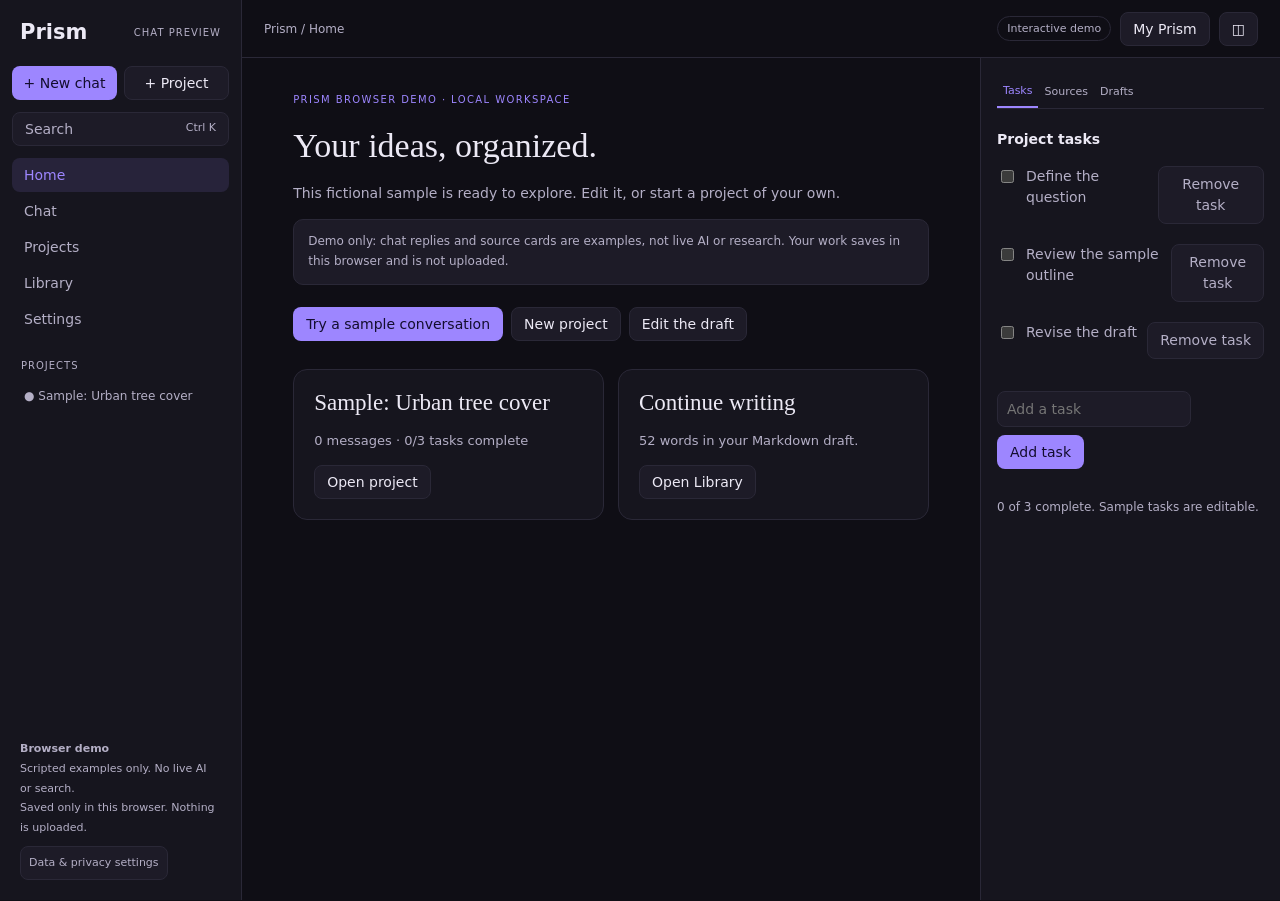
==== demo/index.html @ 563a7bc2 "Make browser demo interactive Co-authored-by: Copilot App <223556219+Copilot@users.noreply.github.co" ====
<!doctype html>
<html lang="en" data-theme="dark"><head><meta charset="utf-8"><meta name="viewport" content="width=device-width,initial-scale=1"><meta name="theme-color" content="#0f0e15"><title>Prism | Interactive preview</title><style>
:root{font:14px 'Segoe UI Variable Text','Segoe UI',system-ui,sans-serif;color-scheme:dark;--bg:#0f0e15;--surface:#16151e;--raised:#1d1b27;--border:#2a2837;--text:#ece9f5;--muted:#b4afc6;--accent:#9d86ff;--ink:#130d2e;--soft:#9d86ff20}[data-theme=light]{color-scheme:light;--bg:#f6f5f9;--surface:#fff;--raised:#f2f0f7;--border:#e4e1ec;--text:#18152a;--muted:#514c66;--accent:#5638d1;--ink:#fff;--soft:#efebff}*{box-sizing:border-box}body{margin:0;background:var(--bg);color:var(--text)}button,input,select,textarea{font:inherit;color:inherit}button{cursor:pointer;min-height:34px;border:1px solid var(--border);background:var(--raised);border-radius:8px;padding:7px 12px}button:hover{border-color:var(--accent)}button:disabled{opacity:.45;cursor:not-allowed}:focus-visible{outline:2px solid var(--accent);outline-offset:3px}[hidden]{display:none!important}.primary{background:var(--accent);color:var(--ink);border-color:transparent}.shell{height:100dvh;display:grid;grid-template-columns:242px minmax(0,1fr)}.sidebar{padding:20px 12px;display:flex;flex-direction:column;overflow:auto;background:var(--surface);border-right:1px solid var(--border)}.brand{display:flex;align-items:center;gap:10px;padding:0 8px 22px;font-size:21px;font-weight:700}.brand small{font-size:10px;color:var(--muted);font-weight:500;letter-spacing:.1em;margin-left:auto}.actions{display:flex;gap:7px}.actions button{flex:1;padding:7px}.search{margin:12px 0;text-align:left;color:var(--muted)}.search span{float:right;font-size:11px}nav{display:grid;gap:2px}nav button{border:0;background:none;color:var(--muted);text-align:left;display:flex;gap:12px;align-items:center}nav .active{background:var(--soft);color:var(--accent)}.icon{width:17px;height:17px;display:inline-block;flex:none}.label{margin:24px 9px 8px;color:var(--muted);font-size:10px;letter-spacing:.1em;text-transform:uppercase}.project-links{display:grid;gap:3px}.project-links button{border:0;background:none;text-align:left;overflow:hidden;text-overflow:ellipsis;white-space:nowrap;font-size:12px;color:var(--muted)}.foot{margin-top:auto;padding:24px 8px 0;color:var(--muted);font-size:11px;line-height:1.8}.main{display:flex;flex-direction:column;min-width:0;min-height:0}.top{min-height:58px;display:flex;align-items:center;gap:9px;border-bottom:1px solid var(--border);padding:10px 22px}.crumb{font-size:12px;color:var(--muted)}.grow{flex:1}.badge{font-size:11px;border:1px solid var(--border);padding:5px 9px;border-radius:24px;color:var(--muted);white-space:nowrap}.work{flex:1;display:flex;min-height:0}.center{flex:1;min-width:0;display:flex;flex-direction:column;min-height:0}.view{flex:1;min-height:0;overflow:auto;padding:36px clamp(20px,4vw,58px)}.page{max-width:940px;margin:auto}h1,h2{font-family:Georgia,serif;font-weight:400}h1{font-size:34px;line-height:1.25;margin:8px 0 12px}h2{font-size:23px;margin:0 0 14px}h3{font-size:14px;margin:0 0 9px}p{color:var(--muted);line-height:1.7}.eyebrow{color:var(--accent);font-size:10px;letter-spacing:.14em;text-transform:uppercase;margin-bottom:20px}.toolbar{display:flex;gap:8px;flex-wrap:wrap;margin:22px 0 28px}.grid{display:grid;grid-template-columns:repeat(auto-fit,minmax(220px,1fr));gap:14px;margin:20px 0 28px}.card{border:1px solid var(--border);border-radius:14px;background:var(--surface);padding:20px}.card p{font-size:13px}.notice{padding:12px 14px;border:1px solid var(--border);border-radius:10px;background:var(--raised);font-size:12px;color:var(--muted);line-height:1.65}.row{display:flex;align-items:center;gap:12px;border-top:1px solid var(--border);padding:15px 0}.row:first-child{border-top:0}.muted,.tiny{color:var(--muted)}.tiny{font-size:11px}.panel{width:300px;flex:none;background:var(--surface);border-left:1px solid var(--border);overflow:auto;padding:16px}.tabs{display:flex;border-bottom:1px solid var(--border);overflow:auto;margin-bottom:20px}.tabs button{font-size:11px;border:0;border-radius:0;background:none;padding:8px 6px;color:var(--muted)}.tabs .active{color:var(--accent);border-bottom:2px solid var(--accent)}.panel p{font-size:12px}.panel h3{margin-top:22px}.task{display:flex;align-items:flex-start;gap:9px;padding:10px 0;color:var(--muted);line-height:1.5}.task input{margin-top:4px;accent-color:var(--accent)}.composer-area{padding:12px clamp(18px,4vw,58px) 18px}.modes{display:flex;gap:3px;flex-wrap:wrap;margin-bottom:9px}.modes button{background:none;border:0;color:var(--muted);font-size:12px;min-height:28px;padding:5px 10px}.modes .active{background:var(--soft);color:var(--accent)}.composer{display:flex;gap:10px;padding:12px;border:1px solid var(--border);border-radius:14px;background:var(--surface)}.composer:focus-within{border-color:var(--accent)}textarea{font:inherit;background:var(--raised);color:var(--text);border:1px solid var(--border);border-radius:8px;padding:12px;line-height:1.65;resize:vertical;width:100%}.composer textarea{background:none;border:0;padding:2px;min-height:46px;max-height:160px;flex:1}.composer button{align-self:flex-end;font-size:20px}.composer-foot{display:flex;justify-content:space-between;gap:8px;flex-wrap:wrap;margin-top:8px;font-size:10px;color:var(--muted)}.composer-foot button{background:none;border:0;min-height:20px;font-size:10px;padding:0}.message{max-width:740px;margin:0 auto 26px;line-height:1.8;overflow-wrap:anywhere}.message .body{white-space:pre-wrap}.who{font-size:11px;font-weight:600;color:var(--accent);margin-bottom:8px}.message.user{padding:15px 18px;background:var(--raised);border:1px solid var(--border);border-radius:14px}.message.user .who{color:var(--muted)}.tools{margin-top:12px;display:flex;gap:6px}.tools button{min-height:25px;font-size:10px;padding:3px 8px;background:none;color:var(--muted)}input,select{background:var(--raised);border:1px solid var(--border);border-radius:8px;padding:9px}label.field{display:grid;gap:7px;margin:16px 0;color:var(--muted);font-size:12px}.editor{min-height:330px}.mobile,.panel-close{display:none}dialog{border:1px solid var(--border);background:var(--surface);color:var(--text);padding:24px;border-radius:16px;width:min(540px,calc(100% - 30px));max-height:85dvh;overflow:auto}dialog::backdrop{background:#05040cbb}.close{float:right}.dialog-copy{white-space:pre-wrap}.results{display:grid;gap:8px;margin-top:15px}.toast{position:fixed;bottom:24px;left:50%;transform:translateX(-50%);max-width:90vw;padding:12px 18px;border-radius:10px;background:var(--text);color:var(--bg);font-size:12px;z-index:80}.skip{position:fixed;top:-80px;left:12px;z-index:100;background:var(--accent);color:var(--ink);padding:12px}.skip:focus{top:12px}.danger{color:#ff9d9d}.task button{margin-left:auto}.status{margin-top:10px}
@media(max-width:1150px){.panel{display:none}.panel.open{display:block;position:fixed;right:0;top:58px;bottom:0;width:min(350px,100vw);z-index:30;box-shadow:-20px 0 70px #0007}.panel-close{display:block;margin-left:auto}}@media(min-width:1151px){.panel.collapsed{display:none}}@media(max-width:760px){.shell{grid-template-columns:1fr}.sidebar{display:none}.sidebar.open{display:flex;position:fixed;inset:0 auto 0 0;width:260px;z-index:40;box-shadow:20px 0 100px #0009}.mobile{display:inline-block}.top{padding:10px 12px}.optional{display:none}h1{font-size:29px}.view{padding:26px 20px}.grid{grid-template-columns:1fr}.composer-area{padding:12px}}@media(prefers-reduced-motion:reduce){*{scroll-behavior:auto!important}}
 .foot button{margin-top:8px;font-size:11px;padding:5px 8px}#privacyStatus{overflow-wrap:anywhere}
</style></head><body><a class="skip" href="#view">Skip to workspace</a><div class="shell"><aside class="sidebar" id="sidebar"><div class="brand">Prism<small>CHAT PREVIEW</small><button class="mobile" data-action="menu" aria-label="Close navigation">×</button></div><div class="actions"><button class="primary" data-action="newchat">+ New chat</button><button data-action="newproject">+ Project</button></div><button class="search" data-action="search">Search<span>Ctrl K</span></button><nav id="nav" aria-label="Main navigation"></nav><div class="label">Projects</div><div id="projectLinks" class="project-links"></div><div class="foot"><strong>Browser demo</strong><br>Scripted examples only. No live AI or search.<br><span id="privacyStatus">Saved only in this browser. Nothing is uploaded.</span><br><button data-view="Settings">Data &amp; privacy settings</button></div></aside><main class="main"><header class="top"><button class="mobile" data-action="menu" aria-label="Open navigation">☰</button><span class="crumb">Prism / <span id="crumb">Home</span></span><span class="grow"></span><span class="badge">Interactive demo</span><button class="optional" data-view="My Prism">My Prism</button><button data-action="panel" aria-label="Toggle project panel">◫</button></header><div class="work"><div class="center"><section id="view" class="view" tabindex="-1" aria-label="Workspace"></section><section id="composerArea" class="composer-area" hidden aria-label="Message composer"><div class="modes" id="modes"></div><form id="composer" class="composer"><textarea id="input" rows="2" placeholder="Try a scripted example…" aria-label="Message to Prism"></textarea><button class="primary" type="submit" aria-label="Send message">↑</button></form><div class="composer-foot"><button data-action="privacy">What will be sent?</button><span>Fixed sample responses, not live AI</span></div></section></div><aside class="panel" id="panel" aria-label="Project panel"><button class="panel-close" data-action="panel" aria-label="Close project panel">×</button><div class="tabs" id="tabs"></div><div id="panelBody"></div></aside></div></main></div><dialog id="dialog" aria-labelledby="dialogTitle"><button class="close" data-action="close" aria-label="Close dialog">×</button><h2 id="dialogTitle"></h2><div id="dialogBody"></div></dialog><input id="jsonFile" type="file" accept="application/json,.json" hidden><div class="toast" role="status" id="toast" hidden></div><div id="announce" role="status" style="position:absolute;width:1px;height:1px;overflow:hidden;clip-path:inset(50%)"></div><script src="demo.js" defer></script></body></html>
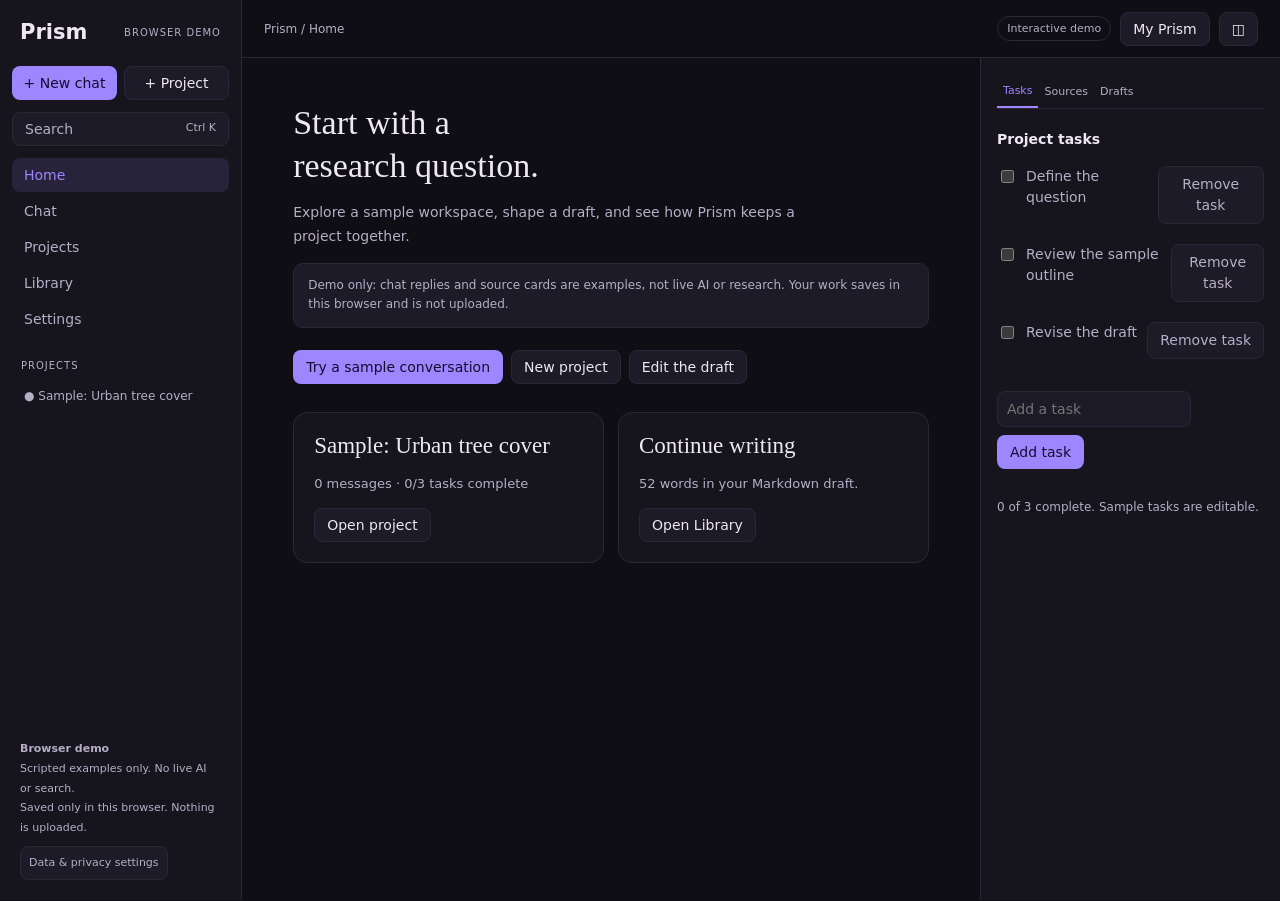
==== commit 9645e1d9: "Merge mainn and polish browser demo Co-authored-by: Copilot App <223556219+Copilot@users.noreply.git" ====
--- a/demo/index.html
+++ b/demo/index.html
@@ -1,6 +1,6 @@
 <!doctype html>
-<html lang="en" data-theme="dark"><head><meta charset="utf-8"><meta name="viewport" content="width=device-width,initial-scale=1"><meta name="theme-color" content="#0f0e15"><title>Prism | Interactive preview</title><style>
+<html lang="en" data-theme="dark"><head><meta charset="utf-8"><meta name="viewport" content="width=device-width,initial-scale=1"><meta name="theme-color" content="#0f0e15"><title>Prism AI | Browser demo</title><style>
 :root{font:14px 'Segoe UI Variable Text','Segoe UI',system-ui,sans-serif;color-scheme:dark;--bg:#0f0e15;--surface:#16151e;--raised:#1d1b27;--border:#2a2837;--text:#ece9f5;--muted:#b4afc6;--accent:#9d86ff;--ink:#130d2e;--soft:#9d86ff20}[data-theme=light]{color-scheme:light;--bg:#f6f5f9;--surface:#fff;--raised:#f2f0f7;--border:#e4e1ec;--text:#18152a;--muted:#514c66;--accent:#5638d1;--ink:#fff;--soft:#efebff}*{box-sizing:border-box}body{margin:0;background:var(--bg);color:var(--text)}button,input,select,textarea{font:inherit;color:inherit}button{cursor:pointer;min-height:34px;border:1px solid var(--border);background:var(--raised);border-radius:8px;padding:7px 12px}button:hover{border-color:var(--accent)}button:disabled{opacity:.45;cursor:not-allowed}:focus-visible{outline:2px solid var(--accent);outline-offset:3px}[hidden]{display:none!important}.primary{background:var(--accent);color:var(--ink);border-color:transparent}.shell{height:100dvh;display:grid;grid-template-columns:242px minmax(0,1fr)}.sidebar{padding:20px 12px;display:flex;flex-direction:column;overflow:auto;background:var(--surface);border-right:1px solid var(--border)}.brand{display:flex;align-items:center;gap:10px;padding:0 8px 22px;font-size:21px;font-weight:700}.brand small{font-size:10px;color:var(--muted);font-weight:500;letter-spacing:.1em;margin-left:auto}.actions{display:flex;gap:7px}.actions button{flex:1;padding:7px}.search{margin:12px 0;text-align:left;color:var(--muted)}.search span{float:right;font-size:11px}nav{display:grid;gap:2px}nav button{border:0;background:none;color:var(--muted);text-align:left;display:flex;gap:12px;align-items:center}nav .active{background:var(--soft);color:var(--accent)}.icon{width:17px;height:17px;display:inline-block;flex:none}.label{margin:24px 9px 8px;color:var(--muted);font-size:10px;letter-spacing:.1em;text-transform:uppercase}.project-links{display:grid;gap:3px}.project-links button{border:0;background:none;text-align:left;overflow:hidden;text-overflow:ellipsis;white-space:nowrap;font-size:12px;color:var(--muted)}.foot{margin-top:auto;padding:24px 8px 0;color:var(--muted);font-size:11px;line-height:1.8}.main{display:flex;flex-direction:column;min-width:0;min-height:0}.top{min-height:58px;display:flex;align-items:center;gap:9px;border-bottom:1px solid var(--border);padding:10px 22px}.crumb{font-size:12px;color:var(--muted)}.grow{flex:1}.badge{font-size:11px;border:1px solid var(--border);padding:5px 9px;border-radius:24px;color:var(--muted);white-space:nowrap}.work{flex:1;display:flex;min-height:0}.center{flex:1;min-width:0;display:flex;flex-direction:column;min-height:0}.view{flex:1;min-height:0;overflow:auto;padding:36px clamp(20px,4vw,58px)}.page{max-width:940px;margin:auto}h1,h2{font-family:Georgia,serif;font-weight:400}h1{font-size:34px;line-height:1.25;margin:8px 0 12px}h2{font-size:23px;margin:0 0 14px}h3{font-size:14px;margin:0 0 9px}p{color:var(--muted);line-height:1.7}.eyebrow{color:var(--accent);font-size:10px;letter-spacing:.14em;text-transform:uppercase;margin-bottom:20px}.toolbar{display:flex;gap:8px;flex-wrap:wrap;margin:22px 0 28px}.grid{display:grid;grid-template-columns:repeat(auto-fit,minmax(220px,1fr));gap:14px;margin:20px 0 28px}.card{border:1px solid var(--border);border-radius:14px;background:var(--surface);padding:20px}.card p{font-size:13px}.notice{padding:12px 14px;border:1px solid var(--border);border-radius:10px;background:var(--raised);font-size:12px;color:var(--muted);line-height:1.65}.row{display:flex;align-items:center;gap:12px;border-top:1px solid var(--border);padding:15px 0}.row:first-child{border-top:0}.muted,.tiny{color:var(--muted)}.tiny{font-size:11px}.panel{width:300px;flex:none;background:var(--surface);border-left:1px solid var(--border);overflow:auto;padding:16px}.tabs{display:flex;border-bottom:1px solid var(--border);overflow:auto;margin-bottom:20px}.tabs button{font-size:11px;border:0;border-radius:0;background:none;padding:8px 6px;color:var(--muted)}.tabs .active{color:var(--accent);border-bottom:2px solid var(--accent)}.panel p{font-size:12px}.panel h3{margin-top:22px}.task{display:flex;align-items:flex-start;gap:9px;padding:10px 0;color:var(--muted);line-height:1.5}.task input{margin-top:4px;accent-color:var(--accent)}.composer-area{padding:12px clamp(18px,4vw,58px) 18px}.modes{display:flex;gap:3px;flex-wrap:wrap;margin-bottom:9px}.modes button{background:none;border:0;color:var(--muted);font-size:12px;min-height:28px;padding:5px 10px}.modes .active{background:var(--soft);color:var(--accent)}.composer{display:flex;gap:10px;padding:12px;border:1px solid var(--border);border-radius:14px;background:var(--surface)}.composer:focus-within{border-color:var(--accent)}textarea{font:inherit;background:var(--raised);color:var(--text);border:1px solid var(--border);border-radius:8px;padding:12px;line-height:1.65;resize:vertical;width:100%}.composer textarea{background:none;border:0;padding:2px;min-height:46px;max-height:160px;flex:1}.composer button{align-self:flex-end;font-size:20px}.composer-foot{display:flex;justify-content:space-between;gap:8px;flex-wrap:wrap;margin-top:8px;font-size:10px;color:var(--muted)}.composer-foot button{background:none;border:0;min-height:20px;font-size:10px;padding:0}.message{max-width:740px;margin:0 auto 26px;line-height:1.8;overflow-wrap:anywhere}.message .body{white-space:pre-wrap}.who{font-size:11px;font-weight:600;color:var(--accent);margin-bottom:8px}.message.user{padding:15px 18px;background:var(--raised);border:1px solid var(--border);border-radius:14px}.message.user .who{color:var(--muted)}.tools{margin-top:12px;display:flex;gap:6px}.tools button{min-height:25px;font-size:10px;padding:3px 8px;background:none;color:var(--muted)}input,select{background:var(--raised);border:1px solid var(--border);border-radius:8px;padding:9px}label.field{display:grid;gap:7px;margin:16px 0;color:var(--muted);font-size:12px}.editor{min-height:330px}.mobile,.panel-close{display:none}dialog{border:1px solid var(--border);background:var(--surface);color:var(--text);padding:24px;border-radius:16px;width:min(540px,calc(100% - 30px));max-height:85dvh;overflow:auto}dialog::backdrop{background:#05040cbb}.close{float:right}.dialog-copy{white-space:pre-wrap}.results{display:grid;gap:8px;margin-top:15px}.toast{position:fixed;bottom:24px;left:50%;transform:translateX(-50%);max-width:90vw;padding:12px 18px;border-radius:10px;background:var(--text);color:var(--bg);font-size:12px;z-index:80}.skip{position:fixed;top:-80px;left:12px;z-index:100;background:var(--accent);color:var(--ink);padding:12px}.skip:focus{top:12px}.danger{color:#ff9d9d}.task button{margin-left:auto}.status{margin-top:10px}
 @media(max-width:1150px){.panel{display:none}.panel.open{display:block;position:fixed;right:0;top:58px;bottom:0;width:min(350px,100vw);z-index:30;box-shadow:-20px 0 70px #0007}.panel-close{display:block;margin-left:auto}}@media(min-width:1151px){.panel.collapsed{display:none}}@media(max-width:760px){.shell{grid-template-columns:1fr}.sidebar{display:none}.sidebar.open{display:flex;position:fixed;inset:0 auto 0 0;width:260px;z-index:40;box-shadow:20px 0 100px #0009}.mobile{display:inline-block}.top{padding:10px 12px}.optional{display:none}h1{font-size:29px}.view{padding:26px 20px}.grid{grid-template-columns:1fr}.composer-area{padding:12px}}@media(prefers-reduced-motion:reduce){*{scroll-behavior:auto!important}}
  .foot button{margin-top:8px;font-size:11px;padding:5px 8px}#privacyStatus{overflow-wrap:anywhere}
-</style></head><body><a class="skip" href="#view">Skip to workspace</a><div class="shell"><aside class="sidebar" id="sidebar"><div class="brand">Prism<small>CHAT PREVIEW</small><button class="mobile" data-action="menu" aria-label="Close navigation">×</button></div><div class="actions"><button class="primary" data-action="newchat">+ New chat</button><button data-action="newproject">+ Project</button></div><button class="search" data-action="search">Search<span>Ctrl K</span></button><nav id="nav" aria-label="Main navigation"></nav><div class="label">Projects</div><div id="projectLinks" class="project-links"></div><div class="foot"><strong>Browser demo</strong><br>Scripted examples only. No live AI or search.<br><span id="privacyStatus">Saved only in this browser. Nothing is uploaded.</span><br><button data-view="Settings">Data &amp; privacy settings</button></div></aside><main class="main"><header class="top"><button class="mobile" data-action="menu" aria-label="Open navigation">☰</button><span class="crumb">Prism / <span id="crumb">Home</span></span><span class="grow"></span><span class="badge">Interactive demo</span><button class="optional" data-view="My Prism">My Prism</button><button data-action="panel" aria-label="Toggle project panel">◫</button></header><div class="work"><div class="center"><section id="view" class="view" tabindex="-1" aria-label="Workspace"></section><section id="composerArea" class="composer-area" hidden aria-label="Message composer"><div class="modes" id="modes"></div><form id="composer" class="composer"><textarea id="input" rows="2" placeholder="Try a scripted example…" aria-label="Message to Prism"></textarea><button class="primary" type="submit" aria-label="Send message">↑</button></form><div class="composer-foot"><button data-action="privacy">What will be sent?</button><span>Fixed sample responses, not live AI</span></div></section></div><aside class="panel" id="panel" aria-label="Project panel"><button class="panel-close" data-action="panel" aria-label="Close project panel">×</button><div class="tabs" id="tabs"></div><div id="panelBody"></div></aside></div></main></div><dialog id="dialog" aria-labelledby="dialogTitle"><button class="close" data-action="close" aria-label="Close dialog">×</button><h2 id="dialogTitle"></h2><div id="dialogBody"></div></dialog><input id="jsonFile" type="file" accept="application/json,.json" hidden><div class="toast" role="status" id="toast" hidden></div><div id="announce" role="status" style="position:absolute;width:1px;height:1px;overflow:hidden;clip-path:inset(50%)"></div><script src="demo.js" defer></script></body></html>
+</style><link rel="stylesheet" href="../demo.css"></head><body><a class="skip" href="#view">Skip to workspace</a><div class="shell"><aside class="sidebar" id="sidebar"><div class="brand">Prism<small>BROWSER DEMO</small><button class="mobile" data-action="menu" aria-label="Close navigation">×</button></div><div class="actions"><button class="primary" data-action="newchat">+ New chat</button><button data-action="newproject">+ Project</button></div><button class="search" data-action="search">Search<span>Ctrl K</span></button><nav id="nav" aria-label="Main navigation"></nav><div class="label">Projects</div><div id="projectLinks" class="project-links"></div><div class="foot"><strong>Browser demo</strong><br>Scripted examples only. No live AI or search.<br><span id="privacyStatus">Saved only in this browser. Nothing is uploaded.</span><br><button data-view="Settings">Data &amp; privacy settings</button></div></aside><main class="main"><header class="top"><button class="mobile" data-action="menu" aria-label="Open navigation">☰</button><span class="crumb">Prism / <span id="crumb">Home</span></span><span class="grow"></span><span class="badge">Interactive demo</span><button class="optional" data-view="My Prism">My Prism</button><button data-action="panel" aria-label="Toggle project panel">◫</button></header><div class="work"><div class="center"><section id="view" class="view" tabindex="-1" aria-label="Workspace"></section><section id="composerArea" class="composer-area" hidden aria-label="Message composer"><div class="modes" id="modes"></div><form id="composer" class="composer"><textarea id="input" rows="2" placeholder="Try a scripted example…" aria-label="Message to Prism"></textarea><button class="primary" type="submit" aria-label="Send message">↑</button></form><div class="composer-foot"><button data-action="privacy">What will be sent?</button><span>Fixed sample responses, not live AI</span></div></section></div><aside class="panel" id="panel" aria-label="Project panel"><button class="panel-close" data-action="panel" aria-label="Close project panel">×</button><div class="tabs" id="tabs"></div><div id="panelBody"></div></aside></div></main></div><dialog id="dialog" aria-labelledby="dialogTitle"><button class="close" data-action="close" aria-label="Close dialog">×</button><h2 id="dialogTitle"></h2><div id="dialogBody"></div></dialog><input id="jsonFile" type="file" accept="application/json,.json" hidden><div class="toast" role="status" id="toast" hidden></div><div id="announce" role="status" style="position:absolute;width:1px;height:1px;overflow:hidden;clip-path:inset(50%)"></div><script src="demo.js" defer></script></body></html>
--- a/demo.css
+++ b/demo.css
@@ -0,0 +1,54 @@
+body {
+  overflow: hidden;
+}
+
+.page > p {
+  text-wrap: pretty;
+}
+
+@media (min-width: 761px) {
+  .page > h1 {
+    max-width: 22ch;
+    text-wrap: balance;
+  }
+
+  .page > p {
+    max-width: 68ch;
+  }
+}
+
+@media (max-width: 760px) {
+  .top {
+    display: grid;
+    grid-template-columns: 38px minmax(0, 1fr) 38px;
+    gap: 8px;
+    padding: 10px 12px;
+  }
+
+  .top .grow,
+  .top .badge {
+    display: none;
+  }
+
+  .crumb {
+    min-width: 0;
+    overflow: hidden;
+    text-overflow: ellipsis;
+    white-space: nowrap;
+  }
+
+  .view {
+    padding: 24px 18px;
+  }
+
+  h1 {
+    font-size: clamp(26px, 7vw, 32px);
+    line-height: 1.16;
+    text-wrap: pretty;
+  }
+}
+
+#privacyStatus,
+#settingsPrivacyStatus {
+  overflow-wrap: anywhere;
+}
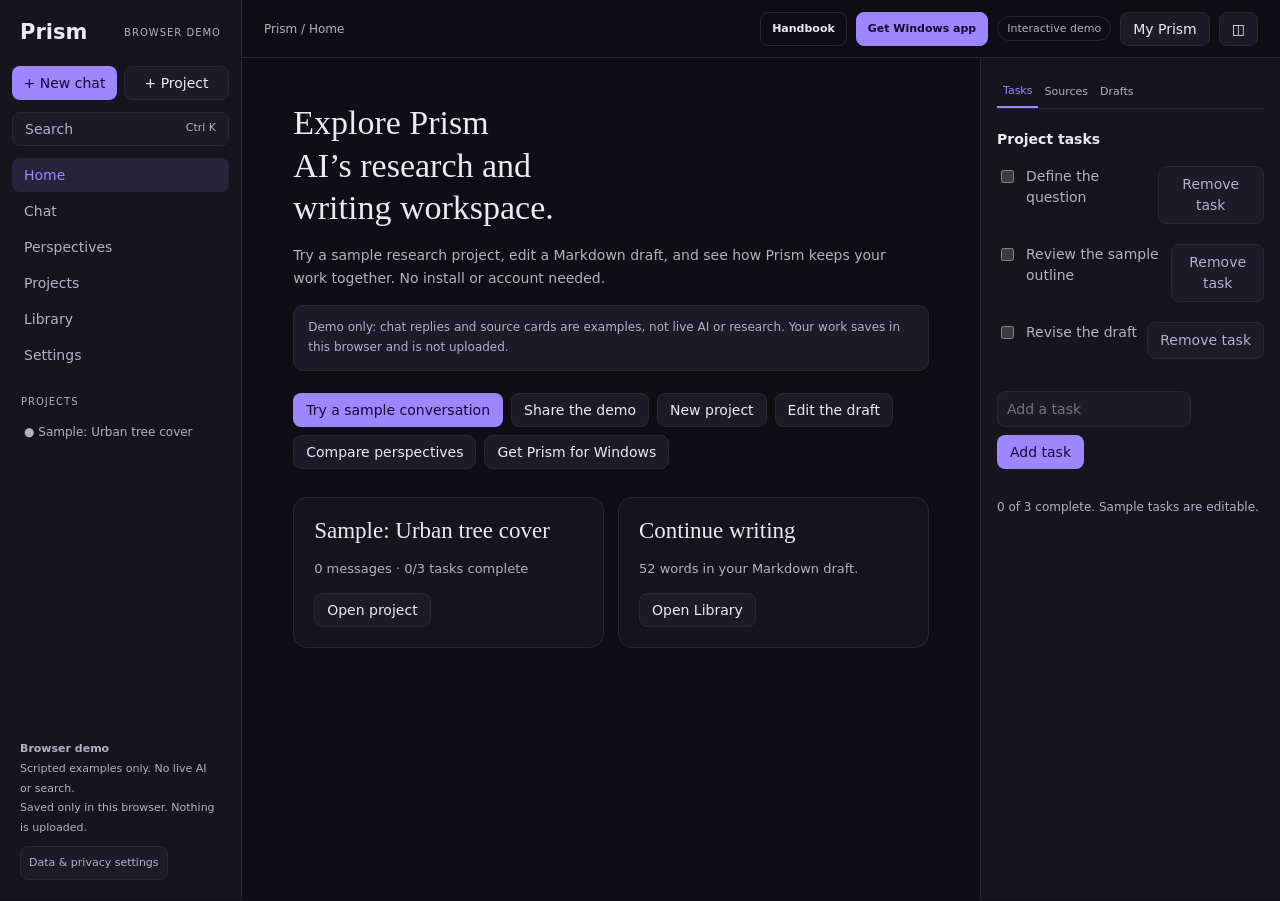
==== commit d93fd6a3: "feat: add handbook access to browser preview navigation" ====
--- a/demo/index.html
+++ b/demo/index.html
@@ -1,6 +1,10 @@
 <!doctype html>
 <html lang="en" data-theme="dark"><head><meta charset="utf-8"><meta name="viewport" content="width=device-width,initial-scale=1"><meta name="theme-color" content="#0f0e15"><title>Prism AI | Browser demo</title><style>
 :root{font:14px 'Segoe UI Variable Text','Segoe UI',system-ui,sans-serif;color-scheme:dark;--bg:#0f0e15;--surface:#16151e;--raised:#1d1b27;--border:#2a2837;--text:#ece9f5;--muted:#b4afc6;--accent:#9d86ff;--ink:#130d2e;--soft:#9d86ff20}[data-theme=light]{color-scheme:light;--bg:#f6f5f9;--surface:#fff;--raised:#f2f0f7;--border:#e4e1ec;--text:#18152a;--muted:#514c66;--accent:#5638d1;--ink:#fff;--soft:#efebff}*{box-sizing:border-box}body{margin:0;background:var(--bg);color:var(--text)}button,input,select,textarea{font:inherit;color:inherit}button{cursor:pointer;min-height:34px;border:1px solid var(--border);background:var(--raised);border-radius:8px;padding:7px 12px}button:hover{border-color:var(--accent)}button:disabled{opacity:.45;cursor:not-allowed}:focus-visible{outline:2px solid var(--accent);outline-offset:3px}[hidden]{display:none!important}.primary{background:var(--accent);color:var(--ink);border-color:transparent}.shell{height:100dvh;display:grid;grid-template-columns:242px minmax(0,1fr)}.sidebar{padding:20px 12px;display:flex;flex-direction:column;overflow:auto;background:var(--surface);border-right:1px solid var(--border)}.brand{display:flex;align-items:center;gap:10px;padding:0 8px 22px;font-size:21px;font-weight:700}.brand small{font-size:10px;color:var(--muted);font-weight:500;letter-spacing:.1em;margin-left:auto}.actions{display:flex;gap:7px}.actions button{flex:1;padding:7px}.search{margin:12px 0;text-align:left;color:var(--muted)}.search span{float:right;font-size:11px}nav{display:grid;gap:2px}nav button{border:0;background:none;color:var(--muted);text-align:left;display:flex;gap:12px;align-items:center}nav .active{background:var(--soft);color:var(--accent)}.icon{width:17px;height:17px;display:inline-block;flex:none}.label{margin:24px 9px 8px;color:var(--muted);font-size:10px;letter-spacing:.1em;text-transform:uppercase}.project-links{display:grid;gap:3px}.project-links button{border:0;background:none;text-align:left;overflow:hidden;text-overflow:ellipsis;white-space:nowrap;font-size:12px;color:var(--muted)}.foot{margin-top:auto;padding:24px 8px 0;color:var(--muted);font-size:11px;line-height:1.8}.main{display:flex;flex-direction:column;min-width:0;min-height:0}.top{min-height:58px;display:flex;align-items:center;gap:9px;border-bottom:1px solid var(--border);padding:10px 22px}.crumb{font-size:12px;color:var(--muted)}.grow{flex:1}.badge{font-size:11px;border:1px solid var(--border);padding:5px 9px;border-radius:24px;color:var(--muted);white-space:nowrap}.work{flex:1;display:flex;min-height:0}.center{flex:1;min-width:0;display:flex;flex-direction:column;min-height:0}.view{flex:1;min-height:0;overflow:auto;padding:36px clamp(20px,4vw,58px)}.page{max-width:940px;margin:auto}h1,h2{font-family:Georgia,serif;font-weight:400}h1{font-size:34px;line-height:1.25;margin:8px 0 12px}h2{font-size:23px;margin:0 0 14px}h3{font-size:14px;margin:0 0 9px}p{color:var(--muted);line-height:1.7}.eyebrow{color:var(--accent);font-size:10px;letter-spacing:.14em;text-transform:uppercase;margin-bottom:20px}.toolbar{display:flex;gap:8px;flex-wrap:wrap;margin:22px 0 28px}.grid{display:grid;grid-template-columns:repeat(auto-fit,minmax(220px,1fr));gap:14px;margin:20px 0 28px}.card{border:1px solid var(--border);border-radius:14px;background:var(--surface);padding:20px}.card p{font-size:13px}.notice{padding:12px 14px;border:1px solid var(--border);border-radius:10px;background:var(--raised);font-size:12px;color:var(--muted);line-height:1.65}.row{display:flex;align-items:center;gap:12px;border-top:1px solid var(--border);padding:15px 0}.row:first-child{border-top:0}.muted,.tiny{color:var(--muted)}.tiny{font-size:11px}.panel{width:300px;flex:none;background:var(--surface);border-left:1px solid var(--border);overflow:auto;padding:16px}.tabs{display:flex;border-bottom:1px solid var(--border);overflow:auto;margin-bottom:20px}.tabs button{font-size:11px;border:0;border-radius:0;background:none;padding:8px 6px;color:var(--muted)}.tabs .active{color:var(--accent);border-bottom:2px solid var(--accent)}.panel p{font-size:12px}.panel h3{margin-top:22px}.task{display:flex;align-items:flex-start;gap:9px;padding:10px 0;color:var(--muted);line-height:1.5}.task input{margin-top:4px;accent-color:var(--accent)}.composer-area{padding:12px clamp(18px,4vw,58px) 18px}.modes{display:flex;gap:3px;flex-wrap:wrap;margin-bottom:9px}.modes button{background:none;border:0;color:var(--muted);font-size:12px;min-height:28px;padding:5px 10px}.modes .active{background:var(--soft);color:var(--accent)}.composer{display:flex;gap:10px;padding:12px;border:1px solid var(--border);border-radius:14px;background:var(--surface)}.composer:focus-within{border-color:var(--accent)}textarea{font:inherit;background:var(--raised);color:var(--text);border:1px solid var(--border);border-radius:8px;padding:12px;line-height:1.65;resize:vertical;width:100%}.composer textarea{background:none;border:0;padding:2px;min-height:46px;max-height:160px;flex:1}.composer button{align-self:flex-end;font-size:20px}.composer-foot{display:flex;justify-content:space-between;gap:8px;flex-wrap:wrap;margin-top:8px;font-size:10px;color:var(--muted)}.composer-foot button{background:none;border:0;min-height:20px;font-size:10px;padding:0}.message{max-width:740px;margin:0 auto 26px;line-height:1.8;overflow-wrap:anywhere}.message .body{white-space:pre-wrap}.who{font-size:11px;font-weight:600;color:var(--accent);margin-bottom:8px}.message.user{padding:15px 18px;background:var(--raised);border:1px solid var(--border);border-radius:14px}.message.user .who{color:var(--muted)}.tools{margin-top:12px;display:flex;gap:6px}.tools button{min-height:25px;font-size:10px;padding:3px 8px;background:none;color:var(--muted)}input,select{background:var(--raised);border:1px solid var(--border);border-radius:8px;padding:9px}label.field{display:grid;gap:7px;margin:16px 0;color:var(--muted);font-size:12px}.editor{min-height:330px}.mobile,.panel-close{display:none}dialog{border:1px solid var(--border);background:var(--surface);color:var(--text);padding:24px;border-radius:16px;width:min(540px,calc(100% - 30px));max-height:85dvh;overflow:auto}dialog::backdrop{background:#05040cbb}.close{float:right}.dialog-copy{white-space:pre-wrap}.results{display:grid;gap:8px;margin-top:15px}.toast{position:fixed;bottom:24px;left:50%;transform:translateX(-50%);max-width:90vw;padding:12px 18px;border-radius:10px;background:var(--text);color:var(--bg);font-size:12px;z-index:80}.skip{position:fixed;top:-80px;left:12px;z-index:100;background:var(--accent);color:var(--ink);padding:12px}.skip:focus{top:12px}.danger{color:#ff9d9d}.task button{margin-left:auto}.status{margin-top:10px}
+.guide-link{display:inline-flex;align-items:center;justify-content:center;min-height:34px;padding:7px 11px;border:1px solid var(--border);border-radius:8px;background:transparent;color:var(--text);font-size:11px;font-weight:600;text-decoration:none;white-space:nowrap}
+.guide-link:hover{border-color:var(--accent);color:var(--accent)}
+.download-link{display:inline-flex;align-items:center;justify-content:center;min-height:34px;padding:7px 11px;border:1px solid var(--accent);border-radius:8px;background:var(--accent);color:var(--ink);font-size:11px;font-weight:650;text-decoration:none;white-space:nowrap}
+.download-link:hover{filter:brightness(1.08)}
 @media(max-width:1150px){.panel{display:none}.panel.open{display:block;position:fixed;right:0;top:58px;bottom:0;width:min(350px,100vw);z-index:30;box-shadow:-20px 0 70px #0007}.panel-close{display:block;margin-left:auto}}@media(min-width:1151px){.panel.collapsed{display:none}}@media(max-width:760px){.shell{grid-template-columns:1fr}.sidebar{display:none}.sidebar.open{display:flex;position:fixed;inset:0 auto 0 0;width:260px;z-index:40;box-shadow:20px 0 100px #0009}.mobile{display:inline-block}.top{padding:10px 12px}.optional{display:none}h1{font-size:29px}.view{padding:26px 20px}.grid{grid-template-columns:1fr}.composer-area{padding:12px}}@media(prefers-reduced-motion:reduce){*{scroll-behavior:auto!important}}
  .foot button{margin-top:8px;font-size:11px;padding:5px 8px}#privacyStatus{overflow-wrap:anywhere}
-</style><link rel="stylesheet" href="../demo.css"></head><body><a class="skip" href="#view">Skip to workspace</a><div class="shell"><aside class="sidebar" id="sidebar"><div class="brand">Prism<small>BROWSER DEMO</small><button class="mobile" data-action="menu" aria-label="Close navigation">×</button></div><div class="actions"><button class="primary" data-action="newchat">+ New chat</button><button data-action="newproject">+ Project</button></div><button class="search" data-action="search">Search<span>Ctrl K</span></button><nav id="nav" aria-label="Main navigation"></nav><div class="label">Projects</div><div id="projectLinks" class="project-links"></div><div class="foot"><strong>Browser demo</strong><br>Scripted examples only. No live AI or search.<br><span id="privacyStatus">Saved only in this browser. Nothing is uploaded.</span><br><button data-view="Settings">Data &amp; privacy settings</button></div></aside><main class="main"><header class="top"><button class="mobile" data-action="menu" aria-label="Open navigation">☰</button><span class="crumb">Prism / <span id="crumb">Home</span></span><span class="grow"></span><span class="badge">Interactive demo</span><button class="optional" data-view="My Prism">My Prism</button><button data-action="panel" aria-label="Toggle project panel">◫</button></header><div class="work"><div class="center"><section id="view" class="view" tabindex="-1" aria-label="Workspace"></section><section id="composerArea" class="composer-area" hidden aria-label="Message composer"><div class="modes" id="modes"></div><form id="composer" class="composer"><textarea id="input" rows="2" placeholder="Try a scripted example…" aria-label="Message to Prism"></textarea><button class="primary" type="submit" aria-label="Send message">↑</button></form><div class="composer-foot"><button data-action="privacy">What will be sent?</button><span>Fixed sample responses, not live AI</span></div></section></div><aside class="panel" id="panel" aria-label="Project panel"><button class="panel-close" data-action="panel" aria-label="Close project panel">×</button><div class="tabs" id="tabs"></div><div id="panelBody"></div></aside></div></main></div><dialog id="dialog" aria-labelledby="dialogTitle"><button class="close" data-action="close" aria-label="Close dialog">×</button><h2 id="dialogTitle"></h2><div id="dialogBody"></div></dialog><input id="jsonFile" type="file" accept="application/json,.json" hidden><div class="toast" role="status" id="toast" hidden></div><div id="announce" role="status" style="position:absolute;width:1px;height:1px;overflow:hidden;clip-path:inset(50%)"></div><script src="demo.js" defer></script></body></html>
+</style><link rel="stylesheet" href="../demo.css"></head><body><a class="skip" href="#view">Skip to workspace</a><div class="shell"><aside class="sidebar" id="sidebar"><div class="brand">Prism<small>BROWSER DEMO</small><button class="mobile" data-action="menu" aria-label="Close navigation">×</button></div><div class="actions"><button class="primary" data-action="newchat">+ New chat</button><button data-action="newproject">+ Project</button></div><button class="search" data-action="search">Search<span>Ctrl K</span></button><nav id="nav" aria-label="Main navigation"></nav><div class="label">Projects</div><div id="projectLinks" class="project-links"></div><div class="foot"><strong>Browser demo</strong><br>Scripted examples only. No live AI or search.<br><span id="privacyStatus">Saved only in this browser. Nothing is uploaded.</span><br><button data-view="Settings">Data &amp; privacy settings</button></div></aside><main class="main"><header class="top"><button class="mobile" data-action="menu" aria-label="Open navigation">☰</button><span class="crumb">Prism / <span id="crumb">Home</span></span><span class="grow"></span><a class="guide-link" href="https://github.com/DudeSquad999/Prism-Ai/blob/Main/docs/README.md" target="_blank" rel="noopener noreferrer" aria-label="Open the Prism AI handbook">Handbook</a><a class="download-link" href="https://github.com/DudeSquad999/Prism-Ai/releases/latest" target="_blank" rel="noopener noreferrer" aria-label="Download the Prism AI Windows app from GitHub Releases">Get Windows app</a><span class="badge">Interactive demo</span><button class="optional" data-view="My Prism">My Prism</button><button data-action="panel" aria-label="Toggle project panel">◫</button></header><div class="work"><div class="center"><section id="view" class="view" tabindex="-1" aria-label="Workspace"></section><section id="composerArea" class="composer-area" hidden aria-label="Message composer"><div class="modes" id="modes"></div><form id="composer" class="composer"><textarea id="input" rows="2" placeholder="Try a scripted example…" aria-label="Message to Prism"></textarea><button class="primary" type="submit" aria-label="Send message">↑</button></form><div class="composer-foot"><button data-action="privacy">What will be sent?</button><span>Fixed sample responses, not live AI</span></div></section></div><aside class="panel" id="panel" aria-label="Project panel"><button class="panel-close" data-action="panel" aria-label="Close project panel">×</button><div class="tabs" id="tabs"></div><div id="panelBody"></div></aside></div></main></div><dialog id="dialog" aria-labelledby="dialogTitle"><button class="close" data-action="close" aria-label="Close dialog">×</button><h2 id="dialogTitle"></h2><div id="dialogBody"></div></dialog><input id="jsonFile" type="file" accept="application/json,.json" hidden><div class="toast" role="status" id="toast" hidden></div><div id="announce" role="status" style="position:absolute;width:1px;height:1px;overflow:hidden;clip-path:inset(50%)"></div><script src="../demo.js" defer></script></body></html>
--- a/demo.css
+++ b/demo.css
@@ -4,6 +4,22 @@
 
 .page > p {
   text-wrap: pretty;
+}
+
+.button-link {
+  display: inline-flex;
+  align-items: center;
+  min-height: 34px;
+  border: 1px solid var(--border);
+  border-radius: 8px;
+  padding: 7px 12px;
+  color: var(--text);
+  background: var(--raised);
+  text-decoration: none;
+}
+
+.button-link:hover {
+  border-color: var(--accent);
 }
 
 @media (min-width: 761px) {
@@ -52,3 +68,46 @@
 #settingsPrivacyStatus {
   overflow-wrap: anywhere;
 }
+
+.perspective-option {
+  display: flex;
+  align-items: flex-start;
+  gap: 12px;
+  cursor: pointer;
+}
+
+.perspective-option:focus-within {
+  border-color: var(--accent);
+}
+
+.perspective-option input[type="checkbox"] {
+  width: 16px;
+  height: 16px;
+  flex: none;
+  margin: 4px 0 0;
+  padding: 0;
+  accent-color: var(--accent);
+}
+
+.perspective-option > span {
+  display: grid;
+  gap: 7px;
+}
+
+.perspective-option strong {
+  color: var(--text);
+}
+
+.perspective-output {
+  margin-top: 22px;
+}
+
+.perspective-output ul {
+  padding-left: 20px;
+  color: var(--muted);
+  line-height: 1.7;
+}
+
+.perspective-output li + li {
+  margin-top: 6px;
+}
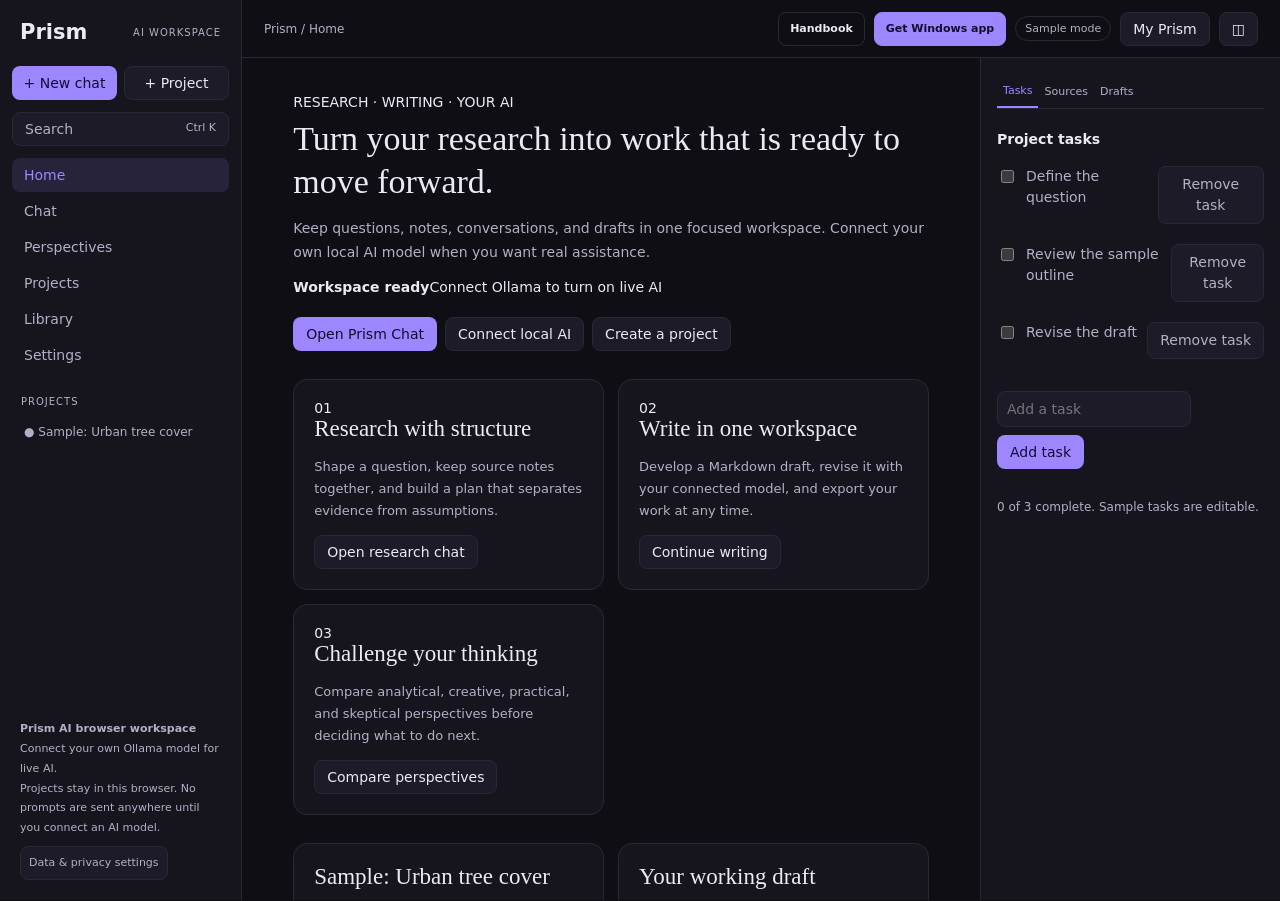
==== commit 63429693: "Refresh demo/index.html for the AI-enabled browser workspace" ====
--- a/demo/index.html
+++ b/demo/index.html
@@ -3,8 +3,9 @@
 :root{font:14px 'Segoe UI Variable Text','Segoe UI',system-ui,sans-serif;color-scheme:dark;--bg:#0f0e15;--surface:#16151e;--raised:#1d1b27;--border:#2a2837;--text:#ece9f5;--muted:#b4afc6;--accent:#9d86ff;--ink:#130d2e;--soft:#9d86ff20}[data-theme=light]{color-scheme:light;--bg:#f6f5f9;--surface:#fff;--raised:#f2f0f7;--border:#e4e1ec;--text:#18152a;--muted:#514c66;--accent:#5638d1;--ink:#fff;--soft:#efebff}*{box-sizing:border-box}body{margin:0;background:var(--bg);color:var(--text)}button,input,select,textarea{font:inherit;color:inherit}button{cursor:pointer;min-height:34px;border:1px solid var(--border);background:var(--raised);border-radius:8px;padding:7px 12px}button:hover{border-color:var(--accent)}button:disabled{opacity:.45;cursor:not-allowed}:focus-visible{outline:2px solid var(--accent);outline-offset:3px}[hidden]{display:none!important}.primary{background:var(--accent);color:var(--ink);border-color:transparent}.shell{height:100dvh;display:grid;grid-template-columns:242px minmax(0,1fr)}.sidebar{padding:20px 12px;display:flex;flex-direction:column;overflow:auto;background:var(--surface);border-right:1px solid var(--border)}.brand{display:flex;align-items:center;gap:10px;padding:0 8px 22px;font-size:21px;font-weight:700}.brand small{font-size:10px;color:var(--muted);font-weight:500;letter-spacing:.1em;margin-left:auto}.actions{display:flex;gap:7px}.actions button{flex:1;padding:7px}.search{margin:12px 0;text-align:left;color:var(--muted)}.search span{float:right;font-size:11px}nav{display:grid;gap:2px}nav button{border:0;background:none;color:var(--muted);text-align:left;display:flex;gap:12px;align-items:center}nav .active{background:var(--soft);color:var(--accent)}.icon{width:17px;height:17px;display:inline-block;flex:none}.label{margin:24px 9px 8px;color:var(--muted);font-size:10px;letter-spacing:.1em;text-transform:uppercase}.project-links{display:grid;gap:3px}.project-links button{border:0;background:none;text-align:left;overflow:hidden;text-overflow:ellipsis;white-space:nowrap;font-size:12px;color:var(--muted)}.foot{margin-top:auto;padding:24px 8px 0;color:var(--muted);font-size:11px;line-height:1.8}.main{display:flex;flex-direction:column;min-width:0;min-height:0}.top{min-height:58px;display:flex;align-items:center;gap:9px;border-bottom:1px solid var(--border);padding:10px 22px}.crumb{font-size:12px;color:var(--muted)}.grow{flex:1}.badge{font-size:11px;border:1px solid var(--border);padding:5px 9px;border-radius:24px;color:var(--muted);white-space:nowrap}.work{flex:1;display:flex;min-height:0}.center{flex:1;min-width:0;display:flex;flex-direction:column;min-height:0}.view{flex:1;min-height:0;overflow:auto;padding:36px clamp(20px,4vw,58px)}.page{max-width:940px;margin:auto}h1,h2{font-family:Georgia,serif;font-weight:400}h1{font-size:34px;line-height:1.25;margin:8px 0 12px}h2{font-size:23px;margin:0 0 14px}h3{font-size:14px;margin:0 0 9px}p{color:var(--muted);line-height:1.7}.eyebrow{color:var(--accent);font-size:10px;letter-spacing:.14em;text-transform:uppercase;margin-bottom:20px}.toolbar{display:flex;gap:8px;flex-wrap:wrap;margin:22px 0 28px}.grid{display:grid;grid-template-columns:repeat(auto-fit,minmax(220px,1fr));gap:14px;margin:20px 0 28px}.card{border:1px solid var(--border);border-radius:14px;background:var(--surface);padding:20px}.card p{font-size:13px}.notice{padding:12px 14px;border:1px solid var(--border);border-radius:10px;background:var(--raised);font-size:12px;color:var(--muted);line-height:1.65}.row{display:flex;align-items:center;gap:12px;border-top:1px solid var(--border);padding:15px 0}.row:first-child{border-top:0}.muted,.tiny{color:var(--muted)}.tiny{font-size:11px}.panel{width:300px;flex:none;background:var(--surface);border-left:1px solid var(--border);overflow:auto;padding:16px}.tabs{display:flex;border-bottom:1px solid var(--border);overflow:auto;margin-bottom:20px}.tabs button{font-size:11px;border:0;border-radius:0;background:none;padding:8px 6px;color:var(--muted)}.tabs .active{color:var(--accent);border-bottom:2px solid var(--accent)}.panel p{font-size:12px}.panel h3{margin-top:22px}.task{display:flex;align-items:flex-start;gap:9px;padding:10px 0;color:var(--muted);line-height:1.5}.task input{margin-top:4px;accent-color:var(--accent)}.composer-area{padding:12px clamp(18px,4vw,58px) 18px}.modes{display:flex;gap:3px;flex-wrap:wrap;margin-bottom:9px}.modes button{background:none;border:0;color:var(--muted);font-size:12px;min-height:28px;padding:5px 10px}.modes .active{background:var(--soft);color:var(--accent)}.composer{display:flex;gap:10px;padding:12px;border:1px solid var(--border);border-radius:14px;background:var(--surface)}.composer:focus-within{border-color:var(--accent)}textarea{font:inherit;background:var(--raised);color:var(--text);border:1px solid var(--border);border-radius:8px;padding:12px;line-height:1.65;resize:vertical;width:100%}.composer textarea{background:none;border:0;padding:2px;min-height:46px;max-height:160px;flex:1}.composer button{align-self:flex-end;font-size:20px}.composer-foot{display:flex;justify-content:space-between;gap:8px;flex-wrap:wrap;margin-top:8px;font-size:10px;color:var(--muted)}.composer-foot button{background:none;border:0;min-height:20px;font-size:10px;padding:0}.message{max-width:740px;margin:0 auto 26px;line-height:1.8;overflow-wrap:anywhere}.message .body{white-space:pre-wrap}.who{font-size:11px;font-weight:600;color:var(--accent);margin-bottom:8px}.message.user{padding:15px 18px;background:var(--raised);border:1px solid var(--border);border-radius:14px}.message.user .who{color:var(--muted)}.tools{margin-top:12px;display:flex;gap:6px}.tools button{min-height:25px;font-size:10px;padding:3px 8px;background:none;color:var(--muted)}input,select{background:var(--raised);border:1px solid var(--border);border-radius:8px;padding:9px}label.field{display:grid;gap:7px;margin:16px 0;color:var(--muted);font-size:12px}.editor{min-height:330px}.mobile,.panel-close{display:none}dialog{border:1px solid var(--border);background:var(--surface);color:var(--text);padding:24px;border-radius:16px;width:min(540px,calc(100% - 30px));max-height:85dvh;overflow:auto}dialog::backdrop{background:#05040cbb}.close{float:right}.dialog-copy{white-space:pre-wrap}.results{display:grid;gap:8px;margin-top:15px}.toast{position:fixed;bottom:24px;left:50%;transform:translateX(-50%);max-width:90vw;padding:12px 18px;border-radius:10px;background:var(--text);color:var(--bg);font-size:12px;z-index:80}.skip{position:fixed;top:-80px;left:12px;z-index:100;background:var(--accent);color:var(--ink);padding:12px}.skip:focus{top:12px}.danger{color:#ff9d9d}.task button{margin-left:auto}.status{margin-top:10px}
 .guide-link{display:inline-flex;align-items:center;justify-content:center;min-height:34px;padding:7px 11px;border:1px solid var(--border);border-radius:8px;background:transparent;color:var(--text);font-size:11px;font-weight:600;text-decoration:none;white-space:nowrap}
 .guide-link:hover{border-color:var(--accent);color:var(--accent)}
+@media(max-width:420px){.crumb{display:none}.top{gap:6px}.guide-link,.download-link{min-height:30px;padding:5px 7px;font-size:10px}}
 .download-link{display:inline-flex;align-items:center;justify-content:center;min-height:34px;padding:7px 11px;border:1px solid var(--accent);border-radius:8px;background:var(--accent);color:var(--ink);font-size:11px;font-weight:650;text-decoration:none;white-space:nowrap}
 .download-link:hover{filter:brightness(1.08)}
 @media(max-width:1150px){.panel{display:none}.panel.open{display:block;position:fixed;right:0;top:58px;bottom:0;width:min(350px,100vw);z-index:30;box-shadow:-20px 0 70px #0007}.panel-close{display:block;margin-left:auto}}@media(min-width:1151px){.panel.collapsed{display:none}}@media(max-width:760px){.shell{grid-template-columns:1fr}.sidebar{display:none}.sidebar.open{display:flex;position:fixed;inset:0 auto 0 0;width:260px;z-index:40;box-shadow:20px 0 100px #0009}.mobile{display:inline-block}.top{padding:10px 12px}.optional{display:none}h1{font-size:29px}.view{padding:26px 20px}.grid{grid-template-columns:1fr}.composer-area{padding:12px}}@media(prefers-reduced-motion:reduce){*{scroll-behavior:auto!important}}
  .foot button{margin-top:8px;font-size:11px;padding:5px 8px}#privacyStatus{overflow-wrap:anywhere}
-</style><link rel="stylesheet" href="../demo.css"></head><body><a class="skip" href="#view">Skip to workspace</a><div class="shell"><aside class="sidebar" id="sidebar"><div class="brand">Prism<small>BROWSER DEMO</small><button class="mobile" data-action="menu" aria-label="Close navigation">×</button></div><div class="actions"><button class="primary" data-action="newchat">+ New chat</button><button data-action="newproject">+ Project</button></div><button class="search" data-action="search">Search<span>Ctrl K</span></button><nav id="nav" aria-label="Main navigation"></nav><div class="label">Projects</div><div id="projectLinks" class="project-links"></div><div class="foot"><strong>Browser demo</strong><br>Scripted examples only. No live AI or search.<br><span id="privacyStatus">Saved only in this browser. Nothing is uploaded.</span><br><button data-view="Settings">Data &amp; privacy settings</button></div></aside><main class="main"><header class="top"><button class="mobile" data-action="menu" aria-label="Open navigation">☰</button><span class="crumb">Prism / <span id="crumb">Home</span></span><span class="grow"></span><a class="guide-link" href="https://github.com/DudeSquad999/Prism-Ai/blob/Main/docs/README.md" target="_blank" rel="noopener noreferrer" aria-label="Open the Prism AI handbook">Handbook</a><a class="download-link" href="https://github.com/DudeSquad999/Prism-Ai/releases/latest" target="_blank" rel="noopener noreferrer" aria-label="Download the Prism AI Windows app from GitHub Releases">Get Windows app</a><span class="badge">Interactive demo</span><button class="optional" data-view="My Prism">My Prism</button><button data-action="panel" aria-label="Toggle project panel">◫</button></header><div class="work"><div class="center"><section id="view" class="view" tabindex="-1" aria-label="Workspace"></section><section id="composerArea" class="composer-area" hidden aria-label="Message composer"><div class="modes" id="modes"></div><form id="composer" class="composer"><textarea id="input" rows="2" placeholder="Try a scripted example…" aria-label="Message to Prism"></textarea><button class="primary" type="submit" aria-label="Send message">↑</button></form><div class="composer-foot"><button data-action="privacy">What will be sent?</button><span>Fixed sample responses, not live AI</span></div></section></div><aside class="panel" id="panel" aria-label="Project panel"><button class="panel-close" data-action="panel" aria-label="Close project panel">×</button><div class="tabs" id="tabs"></div><div id="panelBody"></div></aside></div></main></div><dialog id="dialog" aria-labelledby="dialogTitle"><button class="close" data-action="close" aria-label="Close dialog">×</button><h2 id="dialogTitle"></h2><div id="dialogBody"></div></dialog><input id="jsonFile" type="file" accept="application/json,.json" hidden><div class="toast" role="status" id="toast" hidden></div><div id="announce" role="status" style="position:absolute;width:1px;height:1px;overflow:hidden;clip-path:inset(50%)"></div><script src="../demo.js" defer></script></body></html>
+</style><link rel="stylesheet" href="../demo.css"></head><body><a class="skip" href="#view">Skip to workspace</a><div class="shell"><aside class="sidebar" id="sidebar"><div class="brand">Prism<small>AI WORKSPACE</small><button class="mobile" data-action="menu" aria-label="Close navigation">×</button></div><div class="actions"><button class="primary" data-action="newchat">+ New chat</button><button data-action="newproject">+ Project</button></div><button class="search" data-action="search">Search<span>Ctrl K</span></button><nav id="nav" aria-label="Main navigation"></nav><div class="label">Projects</div><div id="projectLinks" class="project-links"></div><div class="foot"><strong>Prism AI browser workspace</strong><br>Connect your own Ollama model for live AI.<br><span id="privacyStatus">Your projects are saved in this browser.</span><br><button data-view="Settings">Data &amp; privacy settings</button></div></aside><main class="main"><header class="top"><button class="mobile" data-action="menu" aria-label="Open navigation">☰</button><span class="crumb">Prism / <span id="crumb">Home</span></span><span class="grow"></span><a class="guide-link" href="https://github.com/DudeSquad999/Prism-Ai/blob/Main/docs/README.md" target="_blank" rel="noopener noreferrer" aria-label="Open the Prism AI handbook">Handbook</a><a class="download-link" href="https://github.com/DudeSquad999/Prism-Ai/releases/latest" target="_blank" rel="noopener noreferrer" aria-label="Download the Prism AI Windows app from GitHub Releases">Get Windows app</a><span class="badge" id="connectionBadge">Sample mode</span><button class="optional" data-view="My Prism">My Prism</button><button data-action="panel" aria-label="Toggle project panel">◫</button></header><div class="work"><div class="center"><section id="view" class="view" tabindex="-1" aria-label="Workspace"></section><section id="composerArea" class="composer-area" hidden aria-label="Message composer"><div class="modes" id="modes"></div><form id="composer" class="composer"><textarea id="input" rows="2" placeholder="Message Prism about your research or draft..." aria-label="Message to Prism"></textarea><button class="primary" type="submit" aria-label="Send message">↑</button></form><div class="composer-foot"><button data-action="privacy">What will be sent?</button><span id="composerStatus">Sample mode · connect Ollama in Settings for live AI</span><button id="cancelAI" data-action="cancelAI" hidden>Stop response</button></div></section></div><aside class="panel" id="panel" aria-label="Project panel"><button class="panel-close" data-action="panel" aria-label="Close project panel">×</button><div class="tabs" id="tabs"></div><div id="panelBody"></div></aside></div></main></div><dialog id="dialog" aria-labelledby="dialogTitle"><button class="close" data-action="close" aria-label="Close dialog">×</button><h2 id="dialogTitle"></h2><div id="dialogBody"></div></dialog><input id="jsonFile" type="file" accept="application/json,.json" hidden><div class="toast" role="status" id="toast" hidden></div><div id="announce" role="status" style="position:absolute;width:1px;height:1px;overflow:hidden;clip-path:inset(50%)"></div><script src="../demo.js" defer></script></body></html>
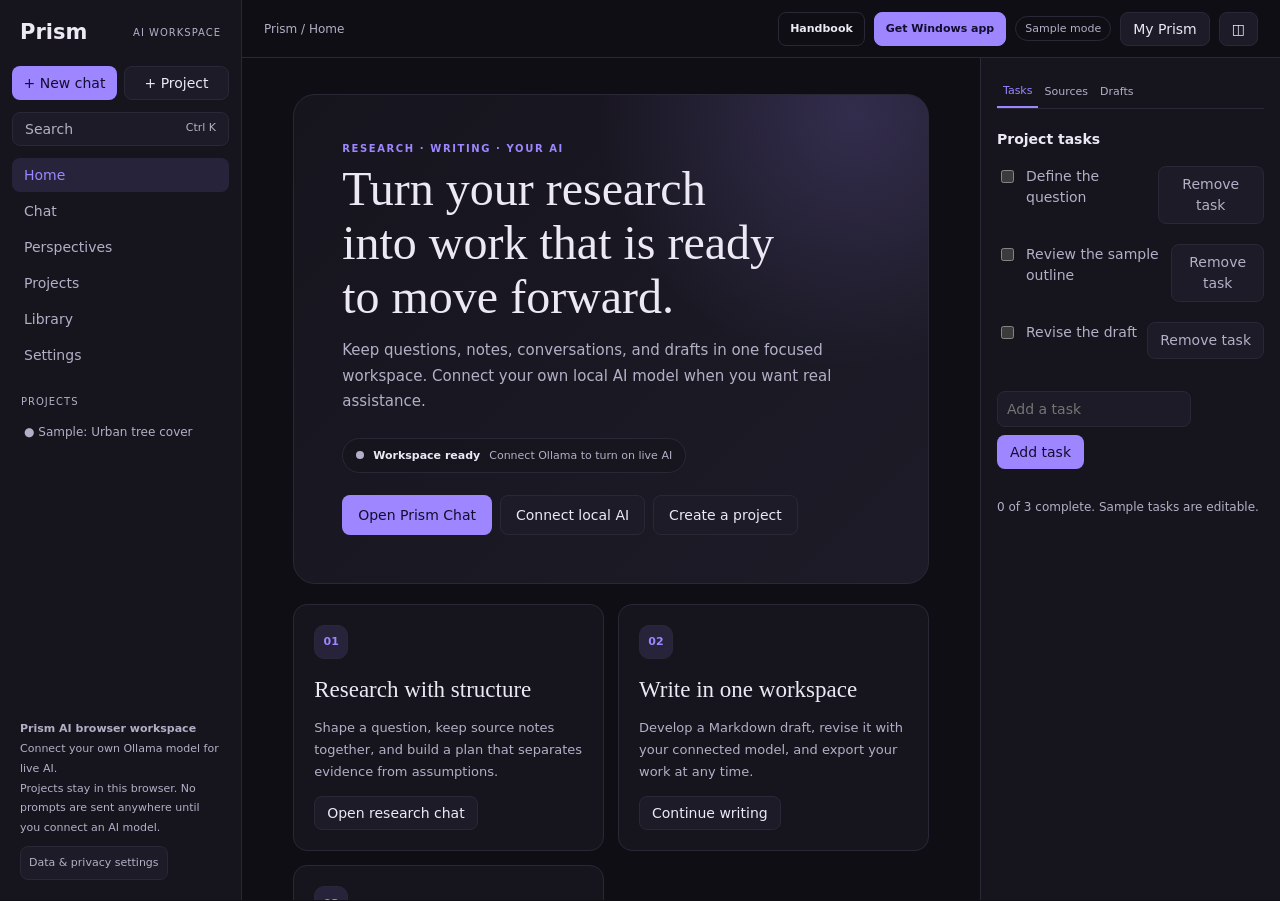
==== commit 9d463449: "Update alternate browser workspace page title" ====
--- a/demo/index.html
+++ b/demo/index.html
@@ -1,5 +1,5 @@
 <!doctype html>
-<html lang="en" data-theme="dark"><head><meta charset="utf-8"><meta name="viewport" content="width=device-width,initial-scale=1"><meta name="theme-color" content="#0f0e15"><title>Prism AI | Browser demo</title><style>
+<html lang="en" data-theme="dark"><head><meta charset="utf-8"><meta name="viewport" content="width=device-width,initial-scale=1"><meta name="theme-color" content="#0f0e15"><title>Prism AI | Browser research workspace</title><style>
 :root{font:14px 'Segoe UI Variable Text','Segoe UI',system-ui,sans-serif;color-scheme:dark;--bg:#0f0e15;--surface:#16151e;--raised:#1d1b27;--border:#2a2837;--text:#ece9f5;--muted:#b4afc6;--accent:#9d86ff;--ink:#130d2e;--soft:#9d86ff20}[data-theme=light]{color-scheme:light;--bg:#f6f5f9;--surface:#fff;--raised:#f2f0f7;--border:#e4e1ec;--text:#18152a;--muted:#514c66;--accent:#5638d1;--ink:#fff;--soft:#efebff}*{box-sizing:border-box}body{margin:0;background:var(--bg);color:var(--text)}button,input,select,textarea{font:inherit;color:inherit}button{cursor:pointer;min-height:34px;border:1px solid var(--border);background:var(--raised);border-radius:8px;padding:7px 12px}button:hover{border-color:var(--accent)}button:disabled{opacity:.45;cursor:not-allowed}:focus-visible{outline:2px solid var(--accent);outline-offset:3px}[hidden]{display:none!important}.primary{background:var(--accent);color:var(--ink);border-color:transparent}.shell{height:100dvh;display:grid;grid-template-columns:242px minmax(0,1fr)}.sidebar{padding:20px 12px;display:flex;flex-direction:column;overflow:auto;background:var(--surface);border-right:1px solid var(--border)}.brand{display:flex;align-items:center;gap:10px;padding:0 8px 22px;font-size:21px;font-weight:700}.brand small{font-size:10px;color:var(--muted);font-weight:500;letter-spacing:.1em;margin-left:auto}.actions{display:flex;gap:7px}.actions button{flex:1;padding:7px}.search{margin:12px 0;text-align:left;color:var(--muted)}.search span{float:right;font-size:11px}nav{display:grid;gap:2px}nav button{border:0;background:none;color:var(--muted);text-align:left;display:flex;gap:12px;align-items:center}nav .active{background:var(--soft);color:var(--accent)}.icon{width:17px;height:17px;display:inline-block;flex:none}.label{margin:24px 9px 8px;color:var(--muted);font-size:10px;letter-spacing:.1em;text-transform:uppercase}.project-links{display:grid;gap:3px}.project-links button{border:0;background:none;text-align:left;overflow:hidden;text-overflow:ellipsis;white-space:nowrap;font-size:12px;color:var(--muted)}.foot{margin-top:auto;padding:24px 8px 0;color:var(--muted);font-size:11px;line-height:1.8}.main{display:flex;flex-direction:column;min-width:0;min-height:0}.top{min-height:58px;display:flex;align-items:center;gap:9px;border-bottom:1px solid var(--border);padding:10px 22px}.crumb{font-size:12px;color:var(--muted)}.grow{flex:1}.badge{font-size:11px;border:1px solid var(--border);padding:5px 9px;border-radius:24px;color:var(--muted);white-space:nowrap}.work{flex:1;display:flex;min-height:0}.center{flex:1;min-width:0;display:flex;flex-direction:column;min-height:0}.view{flex:1;min-height:0;overflow:auto;padding:36px clamp(20px,4vw,58px)}.page{max-width:940px;margin:auto}h1,h2{font-family:Georgia,serif;font-weight:400}h1{font-size:34px;line-height:1.25;margin:8px 0 12px}h2{font-size:23px;margin:0 0 14px}h3{font-size:14px;margin:0 0 9px}p{color:var(--muted);line-height:1.7}.eyebrow{color:var(--accent);font-size:10px;letter-spacing:.14em;text-transform:uppercase;margin-bottom:20px}.toolbar{display:flex;gap:8px;flex-wrap:wrap;margin:22px 0 28px}.grid{display:grid;grid-template-columns:repeat(auto-fit,minmax(220px,1fr));gap:14px;margin:20px 0 28px}.card{border:1px solid var(--border);border-radius:14px;background:var(--surface);padding:20px}.card p{font-size:13px}.notice{padding:12px 14px;border:1px solid var(--border);border-radius:10px;background:var(--raised);font-size:12px;color:var(--muted);line-height:1.65}.row{display:flex;align-items:center;gap:12px;border-top:1px solid var(--border);padding:15px 0}.row:first-child{border-top:0}.muted,.tiny{color:var(--muted)}.tiny{font-size:11px}.panel{width:300px;flex:none;background:var(--surface);border-left:1px solid var(--border);overflow:auto;padding:16px}.tabs{display:flex;border-bottom:1px solid var(--border);overflow:auto;margin-bottom:20px}.tabs button{font-size:11px;border:0;border-radius:0;background:none;padding:8px 6px;color:var(--muted)}.tabs .active{color:var(--accent);border-bottom:2px solid var(--accent)}.panel p{font-size:12px}.panel h3{margin-top:22px}.task{display:flex;align-items:flex-start;gap:9px;padding:10px 0;color:var(--muted);line-height:1.5}.task input{margin-top:4px;accent-color:var(--accent)}.composer-area{padding:12px clamp(18px,4vw,58px) 18px}.modes{display:flex;gap:3px;flex-wrap:wrap;margin-bottom:9px}.modes button{background:none;border:0;color:var(--muted);font-size:12px;min-height:28px;padding:5px 10px}.modes .active{background:var(--soft);color:var(--accent)}.composer{display:flex;gap:10px;padding:12px;border:1px solid var(--border);border-radius:14px;background:var(--surface)}.composer:focus-within{border-color:var(--accent)}textarea{font:inherit;background:var(--raised);color:var(--text);border:1px solid var(--border);border-radius:8px;padding:12px;line-height:1.65;resize:vertical;width:100%}.composer textarea{background:none;border:0;padding:2px;min-height:46px;max-height:160px;flex:1}.composer button{align-self:flex-end;font-size:20px}.composer-foot{display:flex;justify-content:space-between;gap:8px;flex-wrap:wrap;margin-top:8px;font-size:10px;color:var(--muted)}.composer-foot button{background:none;border:0;min-height:20px;font-size:10px;padding:0}.message{max-width:740px;margin:0 auto 26px;line-height:1.8;overflow-wrap:anywhere}.message .body{white-space:pre-wrap}.who{font-size:11px;font-weight:600;color:var(--accent);margin-bottom:8px}.message.user{padding:15px 18px;background:var(--raised);border:1px solid var(--border);border-radius:14px}.message.user .who{color:var(--muted)}.tools{margin-top:12px;display:flex;gap:6px}.tools button{min-height:25px;font-size:10px;padding:3px 8px;background:none;color:var(--muted)}input,select{background:var(--raised);border:1px solid var(--border);border-radius:8px;padding:9px}label.field{display:grid;gap:7px;margin:16px 0;color:var(--muted);font-size:12px}.editor{min-height:330px}.mobile,.panel-close{display:none}dialog{border:1px solid var(--border);background:var(--surface);color:var(--text);padding:24px;border-radius:16px;width:min(540px,calc(100% - 30px));max-height:85dvh;overflow:auto}dialog::backdrop{background:#05040cbb}.close{float:right}.dialog-copy{white-space:pre-wrap}.results{display:grid;gap:8px;margin-top:15px}.toast{position:fixed;bottom:24px;left:50%;transform:translateX(-50%);max-width:90vw;padding:12px 18px;border-radius:10px;background:var(--text);color:var(--bg);font-size:12px;z-index:80}.skip{position:fixed;top:-80px;left:12px;z-index:100;background:var(--accent);color:var(--ink);padding:12px}.skip:focus{top:12px}.danger{color:#ff9d9d}.task button{margin-left:auto}.status{margin-top:10px}
 .guide-link{display:inline-flex;align-items:center;justify-content:center;min-height:34px;padding:7px 11px;border:1px solid var(--border);border-radius:8px;background:transparent;color:var(--text);font-size:11px;font-weight:600;text-decoration:none;white-space:nowrap}
 .guide-link:hover{border-color:var(--accent);color:var(--accent)}
--- a/demo.css
+++ b/demo.css
@@ -111,3 +111,211 @@
 .perspective-output li + li {
   margin-top: 6px;
 }
+
+.home-hero {
+  position: relative;
+  overflow: hidden;
+  border: 1px solid var(--border);
+  border-radius: 22px;
+  padding: clamp(24px, 4vw, 48px);
+  background:
+    radial-gradient(circle at 88% 4%, color-mix(in srgb, var(--accent) 19%, transparent), transparent 35%),
+    linear-gradient(135deg, var(--surface), var(--raised));
+}
+
+.home-hero h1 {
+  max-width: 18ch;
+  font-size: clamp(32px, 4vw, 48px);
+  line-height: 1.12;
+  margin: 8px 0 14px;
+  text-wrap: balance;
+}
+
+.home-hero > p {
+  max-width: 62ch;
+  font-size: 15px;
+}
+
+.hero-kicker {
+  color: var(--accent);
+  font-size: 10px;
+  font-weight: 700;
+  letter-spacing: .16em;
+  text-transform: uppercase;
+}
+
+.hero-status {
+  display: flex;
+  align-items: center;
+  flex-wrap: wrap;
+  gap: 9px;
+  width: fit-content;
+  margin-top: 23px;
+  padding: 10px 13px;
+  border: 1px solid var(--border);
+  border-radius: 999px;
+  background: color-mix(in srgb, var(--surface) 82%, transparent);
+  font-size: 11px;
+}
+
+.hero-status > span:last-child {
+  color: var(--muted);
+}
+
+.status-dot {
+  width: 8px;
+  height: 8px;
+  border-radius: 50%;
+  background: var(--muted);
+}
+
+.status-dot.live {
+  background: #42c98c;
+  box-shadow: 0 0 0 4px #42c98c22;
+}
+
+.home-hero .toolbar {
+  margin-bottom: 0;
+}
+
+.home-hero .toolbar button {
+  min-height: 40px;
+  padding-inline: 15px;
+}
+
+.home-lower {
+  margin-top: 14px;
+}
+
+.card-icon {
+  display: grid;
+  place-items: center;
+  width: 34px;
+  height: 34px;
+  margin-bottom: 18px;
+  border: 1px solid var(--border);
+  border-radius: 10px;
+  color: var(--accent);
+  background: var(--soft);
+  font-size: 11px;
+  font-weight: 700;
+}
+
+.ai-connect-card {
+  border-color: color-mix(in srgb, var(--accent) 42%, var(--border));
+  background: linear-gradient(145deg, var(--surface), var(--raised));
+}
+
+.ai-card-top {
+  display: flex;
+  align-items: flex-start;
+  justify-content: space-between;
+  gap: 12px;
+}
+
+.ai-card-top h2 {
+  margin: 8px 0 0;
+}
+
+.status-chip {
+  flex: none;
+  border: 1px solid var(--border);
+  border-radius: 999px;
+  padding: 5px 9px;
+  color: var(--muted);
+  font-size: 10px;
+}
+
+.status-chip.connected {
+  color: #42c98c;
+  border-color: #42c98c66;
+  background: #42c98c12;
+}
+
+.status-chip.error {
+  color: #e4a26a;
+  border-color: #e4a26a66;
+}
+
+.connection-note {
+  padding: 11px 13px;
+  border: 1px solid var(--border);
+  border-radius: 10px;
+  background: var(--surface);
+  font-size: 12px;
+  line-height: 1.6;
+}
+
+.connection-note.connected {
+  border-color: #42c98c66;
+}
+
+.connection-note.error {
+  border-color: #e4a26a66;
+}
+
+.setup-details {
+  margin-top: 18px;
+  border-top: 1px solid var(--border);
+  padding-top: 14px;
+  color: var(--muted);
+  font-size: 12px;
+  line-height: 1.7;
+}
+
+.setup-details summary {
+  color: var(--text);
+  cursor: pointer;
+  font-weight: 650;
+}
+
+.setup-details ol {
+  padding-left: 20px;
+}
+
+.setup-details li + li {
+  margin-top: 8px;
+}
+
+.setup-details code {
+  padding: 2px 5px;
+  border-radius: 5px;
+  background: var(--soft);
+  color: var(--text);
+  overflow-wrap: anywhere;
+}
+
+.settings-data-card {
+  margin-top: 14px;
+}
+
+.composer-foot #cancelAI {
+  color: var(--accent);
+}
+
+.message .body {
+  overflow-wrap: anywhere;
+}
+
+.message[data-message-index]:last-child:not(.user) .body {
+  white-space: pre-wrap;
+}
+
+@media (max-width: 760px) {
+  .home-hero {
+    border-radius: 16px;
+    padding: 24px 19px;
+  }
+
+  .home-hero h1 {
+    font-size: clamp(29px, 8vw, 38px);
+  }
+
+  .hero-status {
+    border-radius: 12px;
+  }
+
+  .ai-card-top {
+    align-items: flex-start;
+  }
+}
